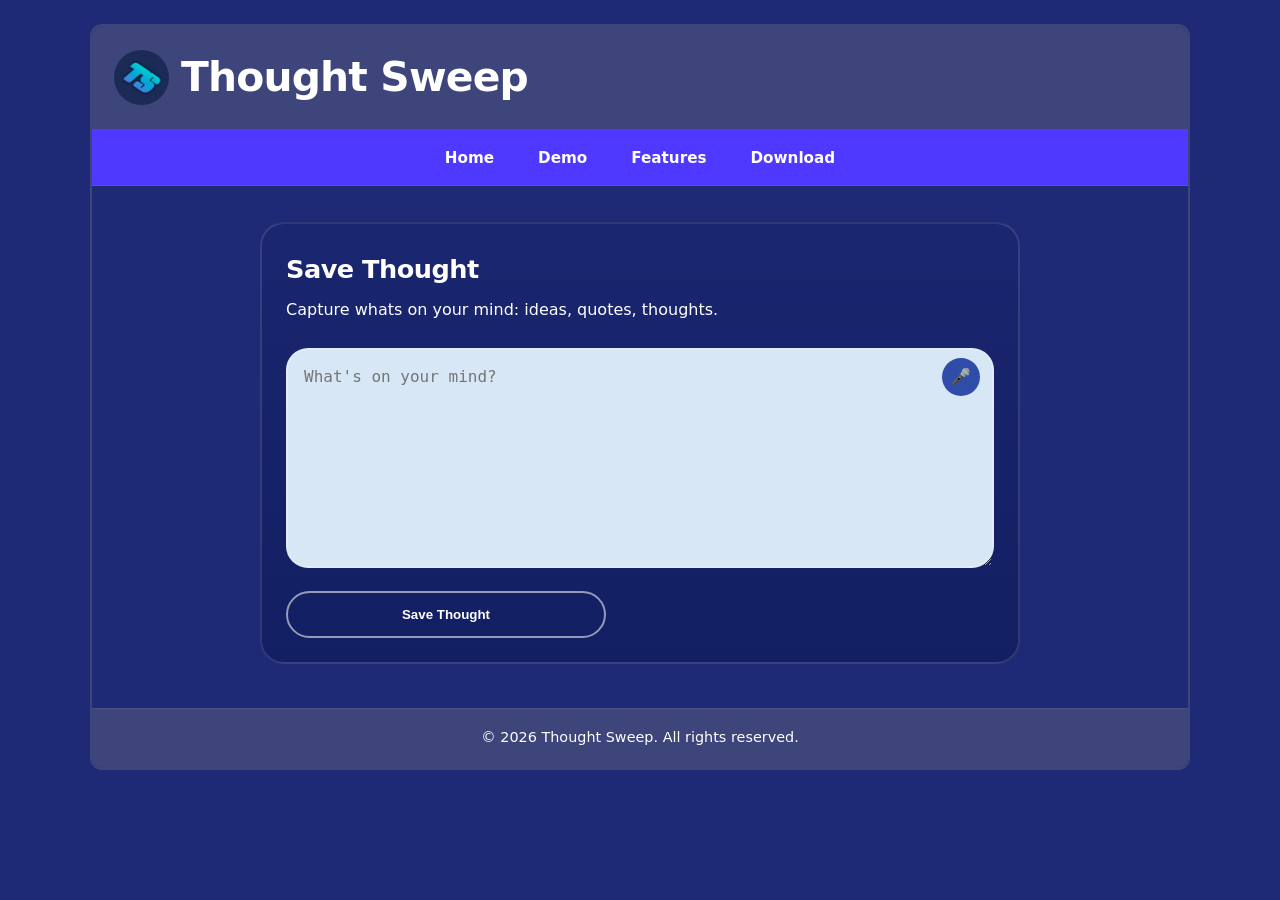
==== demo.html @ 953ce923 "Add multi-page demo, features, and download experience. This updates navigation and styles while add" ====
<!DOCTYPE html>
<html lang="en">
<head>
  <meta charset="UTF-8" />
  <meta name="viewport" content="width=device-width, initial-scale=1.0" />
  <title>Thought Sweep | Demo</title>
  <link rel="stylesheet" href="styles.css" />
</head>
<body>
  <div id="wrapper">
    <header>
      <div class="logo-title">
        <img src="logo.png" alt="Thought Sweep Logo" class="logo" />
        <h1>Thought Sweep</h1>
      </div>
    </header>

    <nav aria-label="Primary">
      <ul>
        <li><a href="index.html">Home</a></li>
        <li><a href="demo.html">Demo</a></li>
        <li><a href="features.html">Features</a></li>
        <li><a href="download.html">Download</a></li>
      </ul>
    </nav>

    <main class="main-content">
      <section class="demo-app">
        <div id="save-screen" class="save-screen">
          <h2>Save Thought</h2>
          <p>Capture whats on your mind: ideas, quotes, thoughts.</p>
          <div class="thought-input-wrap">
            <textarea
              id="thought-input"
              class="thought-input"
              rows="7"
              placeholder="What's on your mind?"
            ></textarea>
            <span class="mic-circle" aria-hidden="true">🎤</span>
          </div>
          <button id="save-thought-btn" class="save-thought-btn" type="button">Save Thought</button>
          <p id="loading-message" class="loading-message" hidden>
            Loading category suggestions<span class="dot-anim"><span>.</span><span>.</span><span>.</span></span>
          </p>
        </div>

        <div id="suggestion-screen" class="suggestion-screen" hidden>
          <h2>Category Suggestions</h2>
          <div class="thought-card">
            <p class="thought-date" id="thought-date"></p>
            <p id="saved-thought-text">Thought text appears here.</p>
            <span class="thought-pill">Uncategorized</span>
          </div>
          <h3>Category suggestions:</h3>
          <div id="category-suggestions" class="category-suggestions"></div>
        </div>

        <div id="categories-screen" class="categories-screen" hidden>
          <h2>Categories</h2>
          <p>Your thought has been organized into the selected folder.</p>
          <div id="folder-grid" class="folder-grid"></div>
        </div>
      </section>
    </main>

    <footer>
      <p>&copy; 2026 Thought Sweep. All rights reserved.</p>
    </footer>
  </div>

  <script>
    const saveScreen = document.getElementById("save-screen");
    const suggestionScreen = document.getElementById("suggestion-screen");
    const categoriesScreen = document.getElementById("categories-screen");
    const thoughtInput = document.getElementById("thought-input");
    const saveThoughtBtn = document.getElementById("save-thought-btn");
    const loadingMessage = document.getElementById("loading-message");
    const savedThoughtText = document.getElementById("saved-thought-text");
    const thoughtDate = document.getElementById("thought-date");
    const categorySuggestionsWrap = document.getElementById("category-suggestions");
    const folderGrid = document.getElementById("folder-grid");

    const allCategories = [
      "Quotes and Sayings",
      "Health and Wellness",
      "Mindset",
      "Bits of Information",
      "Marketing",
      "Event Strategy",
      "Business Ideas",
      "Mental Health",
      "Work",
      "School"
    ];

    const keywordRules = [
      { category: "Work", words: ["work", "meeting", "project", "deadline"] },
      { category: "School", words: ["school", "class", "homework", "quiz", "study"] },
      { category: "Business Ideas", words: ["idea", "app", "business", "startup"] },
      { category: "Health and Wellness", words: ["gym", "workout", "run", "health", "wellness"] },
      { category: "Mindset", words: ["mindset", "motivation", "discipline", "productive", "productivity"] },
      { category: "Quotes and Sayings", words: ["quote", "saying", "book"] }
    ];

    const folderToneClass = [
      "folder-tone-1",
      "folder-tone-2",
      "folder-tone-3",
      "folder-tone-4",
      "folder-tone-5",
      "folder-tone-6"
    ];

    function getBestCategory(thought) {
      const normalized = thought.toLowerCase();
      for (const rule of keywordRules) {
        if (rule.words.some((word) => normalized.includes(word))) {
          return rule.category;
        }
      }
      return "Bits of Information";
    }

    function buildSuggestions(bestCategory) {
      const other = allCategories.filter((cat) => cat !== bestCategory).slice(0, 2);
      return [bestCategory, ...other];
    }

    function renderSuggestionCards(categories) {
      categorySuggestionsWrap.innerHTML = "";
      categories.forEach((category, index) => {
        const btn = document.createElement("button");
        btn.type = "button";
        btn.className = "folder-card " + folderToneClass[index % folderToneClass.length];
        btn.textContent = category;
        btn.addEventListener("click", () => showCategories(category));
        categorySuggestionsWrap.appendChild(btn);
      });
    }

    function showCategories(selectedCategory) {
      suggestionScreen.hidden = true;
      categoriesScreen.hidden = false;

      const categorySet = new Set([
        "Quotes and Sayings",
        "Health and Wellness",
        "Mindset",
        "Bits of Information",
        "Marketing",
        "Event Strategy",
        "Business Ideas",
        "Mental Health",
        selectedCategory
      ]);

      folderGrid.innerHTML = "";
      Array.from(categorySet).forEach((category, index) => {
        const card = document.createElement("div");
        const selected = category === selectedCategory;
        card.className =
          "folder-card " +
          folderToneClass[index % folderToneClass.length] +
          (selected ? " selected-folder" : "");
        card.innerHTML = selected
          ? category + '<span class="added-label">Added here</span>'
          : category;
        folderGrid.appendChild(card);
      });
    }

    saveThoughtBtn.addEventListener("click", () => {
      const typedThought = thoughtInput.value.trim();
      if (!typedThought) {
        thoughtInput.focus();
        return;
      }

      loadingMessage.hidden = false;
      saveThoughtBtn.disabled = true;

      const bestCategory = getBestCategory(typedThought);
      const suggestions = buildSuggestions(bestCategory);

      setTimeout(() => {
        saveScreen.hidden = true;
        suggestionScreen.hidden = false;
        loadingMessage.hidden = true;
        saveThoughtBtn.disabled = false;

        savedThoughtText.textContent = typedThought;
        thoughtDate.textContent = new Date().toLocaleDateString("en-CA", {
          month: "long",
          day: "numeric",
          year: "numeric"
        });

        renderSuggestionCards(suggestions);
      }, 1000);
    });
  </script>
</body>
</html>
---- styles.css ----
* {
  box-sizing: border-box;
}

:root {
  --text: #ffffff;
  --background: #1e2a76;
  --primary: #9d2eff;
  --secondary: #3d457b;
  --accent: #4f38ff;
}

body {
  margin: 0;
  font-family: system-ui, -apple-system, "Segoe UI", Arial, sans-serif;
  background-color: var(--background);
  color: var(--text);
  line-height: 1.65;
}

#wrapper {
  width: min(92%, 1100px);
  margin: 24px auto;
  border: 2px solid var(--secondary);
  padding: 0;
  background-color: var(--background);
  border-radius: 12px;
  overflow: hidden;
}

header {
  background-color: var(--secondary);
  padding: 18px 22px;
  display: flex;
  flex-direction: row;
  align-items: center;
  justify-content: flex-start;
  border-bottom: 1px solid rgba(255, 255, 255, 0.08);
}

.header-brand {
  display: flex;
  flex-direction: row;
  align-items: center;
  gap: 1rem;
}

.logo-title {
  display: flex;
  align-items: center;
  justify-content: center;
  gap: 12px;
}

.logo {
  width: 55px;
  height: 55px;
  border-radius: 50%;
  object-fit: cover;
}

header h1 {
  margin: 0;
  font-size: clamp(2rem, 4.8vw, 2.55rem);
  font-weight: 700;
  letter-spacing: -0.02em;
  color: white;
}

nav {
  background-color: var(--accent);
  padding: 14px 16px;
  border-bottom: 1px solid rgba(255, 255, 255, 0.08);
}

nav ul {
  list-style: none;
  margin: 0;
  padding: 0;
  display: flex;
  flex-wrap: wrap;
  justify-content: center;
  gap: 0.5rem 1.25rem;
}

nav a {
  color: var(--text);
  margin: 0 4px;
  text-decoration: none;
  font-weight: 600;
  font-size: 0.95rem;
  padding: 0.35rem 0.5rem;
  border-radius: 6px;
  transition: color 0.2s ease, background-color 0.2s ease;
}

nav a:hover,
nav a:focus-visible {
  color: var(--primary);
  background-color: rgba(0, 0, 0, 0.15);
  text-decoration: none;
}

nav a:focus-visible {
  outline: 2px solid var(--primary);
  outline-offset: 2px;
}

.main-content {
  max-width: min(100%, 1040px);
  margin: 0 auto;
  padding: 2.25rem clamp(1rem, 4vw, 2rem) 2.75rem;
  display: flex;
  flex-direction: column;
  gap: 3rem;
  border: none;
}

main section h2 {
  margin-top: 0;
  margin-bottom: 0.85rem;
  font-size: clamp(1.35rem, 3vw, 1.6rem);
  letter-spacing: -0.02em;
}

h1,
h2 {
  color: var(--primary);
}

p {
  margin: 0 0 1.15rem;
  max-width: 62ch;
}

ul:not(nav ul) {
  margin: 0.25rem 0 0;
  padding-left: 1.35rem;
}

ul:not(nav ul) li {
  margin-bottom: 0.6rem;
}

.hero {
  padding-bottom: 0.25rem;
}

.hero-inner {
  display: grid;
  grid-template-columns: 1fr;
  gap: 2rem;
  align-items: center;
}

@media (min-width: 900px) {
  .hero-inner {
    grid-template-columns: minmax(0, 1.05fr) minmax(0, 0.95fr);
    gap: 2.5rem;
  }
}

.hero-headline {
  margin: 0 0 0.75rem;
  font-size: clamp(1.85rem, 4.5vw, 2.45rem);
  line-height: 1.2;
  color: var(--primary);
  font-weight: 700;
  letter-spacing: -0.03em;
}

.hero-lede {
  margin: 0;
  font-size: 1.08rem;
  opacity: 0.95;
  max-width: 42ch;
}

.hero-visual {
  display: flex;
  justify-content: center;
  align-items: center;
}

.screenshot-gallery {
  display: grid;
  grid-template-columns: repeat(3, minmax(0, 1fr));
  gap: 0.8rem;
  width: 100%;
}

img.screenshot {
  width: 100%;
  max-width: 220px;
  height: auto;
  display: block;
  margin: 0 auto;
  border-radius: 14px;
  border: 2px solid rgba(255, 255, 255, 0.15);
  box-shadow:
    0 12px 40px rgba(0, 0, 0, 0.45),
    0 4px 12px rgba(0, 0, 0, 0.28);
  transition: transform 0.25s ease, box-shadow 0.25s ease;
}

img.screenshot:hover {
  transform: scale(1.02);
  box-shadow:
    0 18px 48px rgba(0, 0, 0, 0.5),
    0 8px 20px rgba(0, 0, 0, 0.32);
}

.video {
  width: 100%;
  max-width: 640px;
  display: block;
  margin: 30px auto;
  border-radius: 20px;
  box-shadow: 0 10px 30px rgba(0,0,0,0.4);
}

#demo-video p {
  max-width: 50ch;
}

table {
  width: 100%;
  border-collapse: collapse;
  margin-top: 12px;
}

th,
td {
  border: 1px solid var(--text);
  padding: 10px;
  text-align: center;
}

th {
  background-color: var(--primary);
}

form {
  margin-top: 12px;
  max-width: 36rem;
}

label {
  display: block;
  margin-top: 0.75rem;
  font-weight: bold;
}

input,
textarea {
  width: 100%;
  padding: 8px;
  margin: 6px 0 0;
  border-radius: 8px;
  border: 1px solid var(--secondary);
  background: rgba(255, 255, 255, 0.95);
  color: #1a1a1a;
}

button[type="submit"] {
  margin-top: 1rem;
  padding: 12px 24px;
  font-weight: bold;
  cursor: pointer;
  border-radius: 10px;
  border: none;
  background-color: var(--primary);
  color: var(--text);
  transition: filter 0.2s ease, transform 0.15s ease;
}

button[type="submit"]:hover {
  filter: brightness(1.1);
}

button[type="submit"]:active {
  transform: scale(0.98);
}

.external-links {
  margin-top: 0.5rem;
}

.external-links a {
  color: var(--text);
  margin-right: 1.25rem;
  text-decoration: underline;
  text-underline-offset: 3px;
  transition: color 0.2s ease;
}

.external-links a:hover {
  color: var(--primary);
}

.download-hero {
  text-align: center;
}

.download-hero p {
  margin-left: auto;
  margin-right: auto;
}

.download-image {
  width: 100%;
  max-width: 420px;
  display: block;
  margin: 1rem auto 0;
  border-radius: 16px;
  border: 2px solid rgba(255, 255, 255, 0.15);
  box-shadow:
    0 12px 40px rgba(0, 0, 0, 0.45),
    0 4px 12px rgba(0, 0, 0, 0.28);
}

.download-btn {
  display: inline-block;
  margin-top: 20px;
  padding: 14px 28px;
  background-color: var(--primary);
  color: white;
  text-decoration: none;
  border-radius: 12px;
  font-weight: bold;
  transition: transform 0.15s ease, filter 0.2s ease;
}

.download-btn:hover {
  filter: brightness(1.1);
  transform: translateY(-2px);
}

.demo-app {
  width: min(100%, 760px);
  margin: 0 auto;
  background: linear-gradient(180deg, #1a266f 0%, #121f62 100%);
  border: 2px solid rgba(255, 255, 255, 0.12);
  border-radius: 24px;
  padding: clamp(1rem, 3vw, 1.5rem);
}

.save-screen,
.suggestion-screen,
.categories-screen {
  color: var(--text);
}

.demo-app h2 {
  margin-bottom: 0.45rem;
  color: #ffffff;
}

.demo-app h3 {
  margin: 0.8rem 0 0.6rem;
  color: #ffffff;
}

.thought-input-wrap {
  position: relative;
  margin-top: 0.85rem;
}

.thought-input {
  width: 100%;
  min-height: 220px;
  border: 2px solid rgba(255, 255, 255, 0.22);
  border-radius: 22px;
  background: #d8e7f5;
  color: #1f2b4f;
  padding: 1.1rem 3.5rem 1.1rem 1rem;
  font-size: 1rem;
  resize: vertical;
}

.mic-circle {
  position: absolute;
  top: 16px;
  right: 14px;
  width: 38px;
  height: 38px;
  border-radius: 50%;
  background: #2f4ca8;
  color: #ffffff;
  display: flex;
  align-items: center;
  justify-content: center;
  font-size: 1rem;
}

.save-thought-btn {
  margin-top: 0.95rem;
  padding: 0.85rem 1.2rem;
  width: 100%;
  max-width: 320px;
  border-radius: 999px;
  border: 2px solid rgba(255, 255, 255, 0.55);
  background: transparent;
  color: #ffffff;
  font-weight: 700;
  cursor: pointer;
}

.save-thought-btn:hover {
  background: rgba(255, 255, 255, 0.08);
}

.loading-message {
  margin-top: 0.85rem;
  color: #d9e3ff;
  font-weight: 600;
}

.dot-anim span {
  display: inline-block;
  animation: demoDots 1.2s infinite;
}

.dot-anim span:nth-child(2) {
  animation-delay: 0.2s;
}

.dot-anim span:nth-child(3) {
  animation-delay: 0.4s;
}

@keyframes demoDots {
  0%,
  80%,
  100% {
    opacity: 0.2;
  }
  40% {
    opacity: 1;
  }
}

.thought-card {
  margin-top: 0.8rem;
  padding: 1rem;
  background: linear-gradient(135deg, #5b47ff, #6131d8);
  border-radius: 18px;
  box-shadow: 0 10px 26px rgba(0, 0, 0, 0.24);
}

.thought-date {
  font-size: 0.85rem;
  opacity: 0.9;
  margin-bottom: 0.6rem;
}

.thought-pill {
  display: inline-block;
  margin-top: 0.65rem;
  padding: 0.3rem 0.7rem;
  border-radius: 999px;
  background: rgba(255, 255, 255, 0.2);
  font-size: 0.78rem;
}

.category-suggestions {
  display: grid;
  grid-template-columns: repeat(3, minmax(0, 1fr));
  gap: 0.75rem;
}

.folder-grid {
  display: grid;
  grid-template-columns: repeat(auto-fit, minmax(180px, 1fr));
  gap: 0.8rem;
  margin-top: 0.7rem;
}

.folder-card {
  border: none;
  border-radius: 16px 16px 10px 10px;
  padding: 0.9rem;
  min-height: 78px;
  display: flex;
  align-items: flex-end;
  font-weight: 700;
  color: #ffffff;
  text-align: left;
  box-shadow: 0 7px 16px rgba(0, 0, 0, 0.2);
}

button.folder-card {
  cursor: pointer;
}

button.folder-card:hover {
  transform: translateY(-2px);
}

.folder-tone-1 {
  background: linear-gradient(135deg, #4e5aff, #6f49f1);
}

.folder-tone-2 {
  background: linear-gradient(135deg, #4caf77, #4c8e95);
}

.folder-tone-3 {
  background: linear-gradient(135deg, #5f9dff, #4c64ff);
}

.folder-tone-4 {
  background: linear-gradient(135deg, #9a74ec, #7f56d9);
}

.folder-tone-5 {
  background: linear-gradient(135deg, #fd7e4b, #f25f72);
}

.folder-tone-6 {
  background: linear-gradient(135deg, #e0a53a, #ca6e26);
}

.selected-folder {
  border: 2px solid #ffffff;
  box-shadow:
    0 0 0 2px rgba(255, 255, 255, 0.2),
    0 8px 24px rgba(0, 0, 0, 0.28);
}

.added-label {
  display: inline-block;
  margin-left: 0.5rem;
  padding: 0.14rem 0.45rem;
  border-radius: 999px;
  background: rgba(255, 255, 255, 0.22);
  font-size: 0.72rem;
}

.onboarding-page {
  min-height: 100vh;
  background: var(--background);
  color: var(--text);
  display: flex;
  flex-direction: column;
  align-items: center;
  justify-content: center;
  padding: 2rem 1.2rem 2.4rem;
  position: relative;
}

.onboarding-slide {
  display: none;
  width: min(100%, 980px);
  text-align: center;
}

.onboarding-slide.active {
  display: block;
}

.onboarding-skip {
  position: absolute;
  right: 1.4rem;
  top: 1.2rem;
  color: #ffffff;
  text-decoration: none;
  font-weight: 600;
}

.onboarding-skip:hover {
  color: var(--primary);
}

.onboarding-title {
  margin: 0;
  color: #ffffff;
  font-size: clamp(2rem, 5.2vw, 3.2rem);
  line-height: 1.1;
}

.onboarding-image-wrap {
  position: relative;
  width: fit-content;
  margin: 1.15rem auto 0;
}

.onboarding-image-wrap::before {
  content: "";
  position: absolute;
  width: 70%;
  height: 70%;
  border-radius: 999px;
  background: rgba(157, 46, 255, 0.35);
  filter: blur(32px);
  top: 50%;
  left: 50%;
  transform: translate(-50%, -50%);
  z-index: 0;
}

.onboarding-image {
  position: relative;
  z-index: 1;
  width: min(100%, 350px);
  max-height: 62vh;
  object-fit: contain;
  border-radius: 30px;
  box-shadow: 0 18px 40px rgba(0, 0, 0, 0.4);
}

.onboarding-copy {
  margin: 0.8rem auto 0;
  max-width: 660px;
  font-size: clamp(1.02rem, 2.1vw, 1.35rem);
  color: rgba(255, 255, 255, 0.96);
}

.onboarding-next {
  margin-top: 1.25rem;
  padding: 0.9rem 2.5rem;
  border-radius: 999px;
  border: 2px solid rgba(255, 255, 255, 0.8);
  background: transparent;
  color: #ffffff;
  font-size: 1.05rem;
  font-weight: 700;
  cursor: pointer;
  min-width: 240px;
  transition: transform 0.15s ease, filter 0.2s ease, background-color 0.2s ease;
}

.onboarding-next:hover {
  filter: brightness(1.1);
  transform: translateY(-2px);
  background-color: rgba(255, 255, 255, 0.08);
}

.onboarding-dots {
  display: flex;
  gap: 0.5rem;
  margin-top: 1rem;
}

.onboarding-dot {
  width: 10px;
  height: 10px;
  border: none;
  border-radius: 50%;
  background: rgba(255, 255, 255, 0.35);
  padding: 0;
  cursor: pointer;
}

.onboarding-dot.active {
  background: #ffffff;
  transform: scale(1.2);
}

footer {
  background-color: var(--secondary);
  text-align: center;
  padding: 1.1rem 16px;
  margin-top: 0;
  border-top: 1px solid rgba(255, 255, 255, 0.08);
  font-size: 0.9rem;
}

footer p {
  margin: 0;
  max-width: none;
}

@media (max-width: 768px) {
  nav ul {
    flex-direction: column;
    align-items: center;
  }

  .hero-inner {
    gap: 1.5rem;
  }

  .screenshot-gallery {
    grid-template-columns: 1fr;
  }

  img.screenshot {
    max-width: 320px;
  }

  .category-suggestions {
    grid-template-columns: 1fr;
  }

  .onboarding-image {
    width: min(100%, 290px);
    max-height: 52vh;
  }

  .onboarding-next {
    min-width: 210px;
  }
}
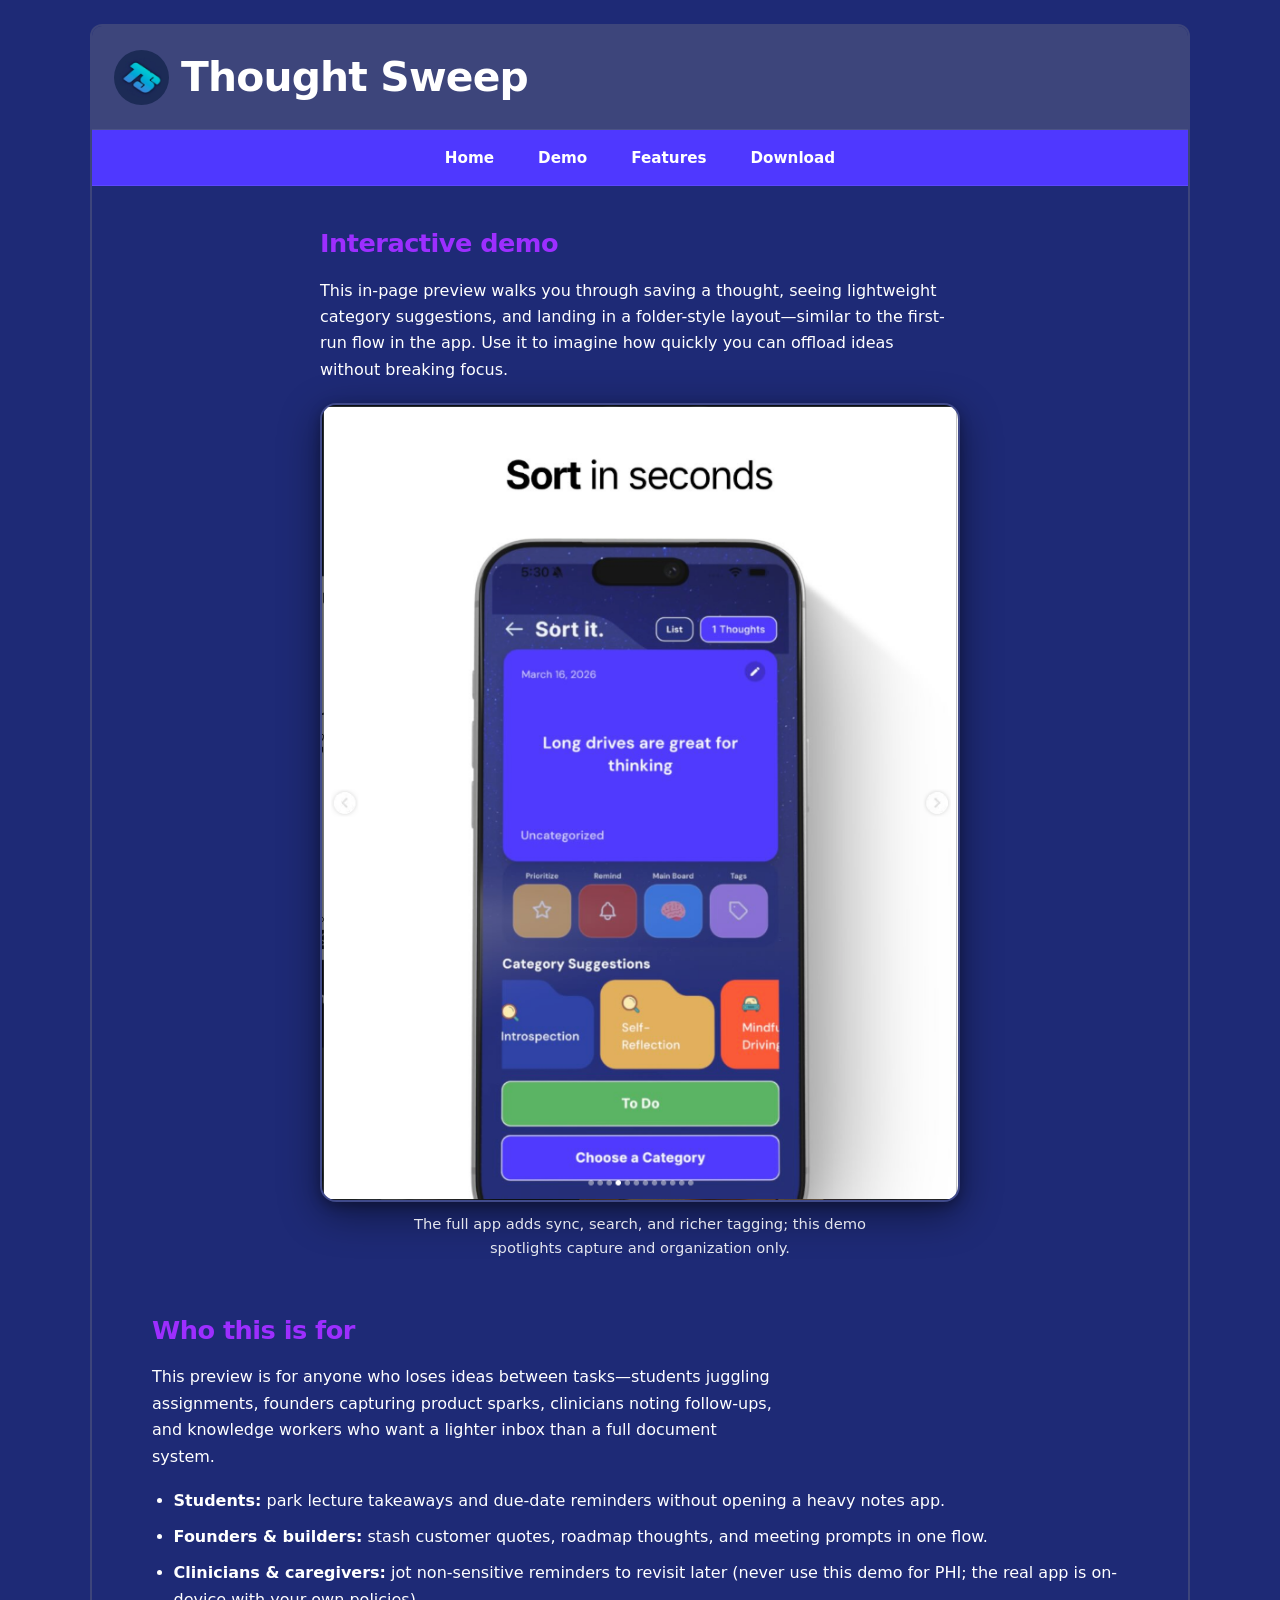
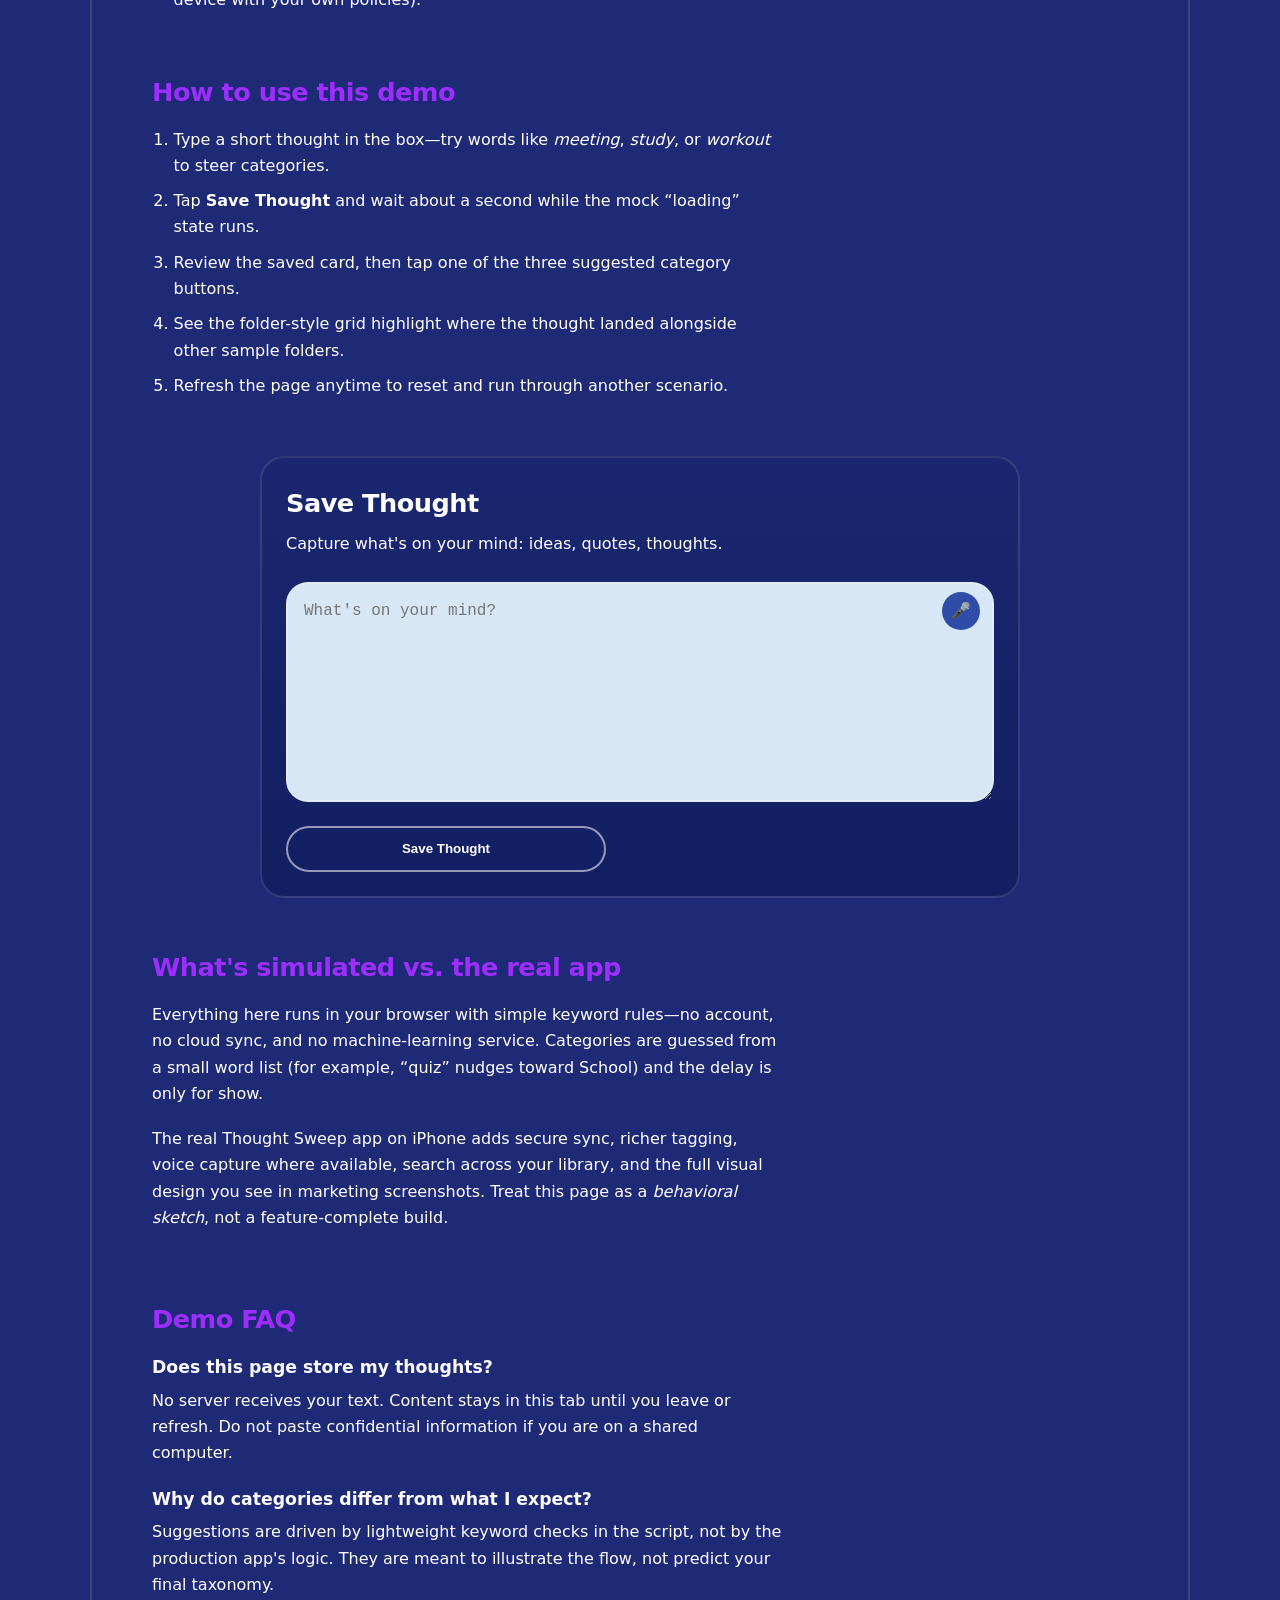
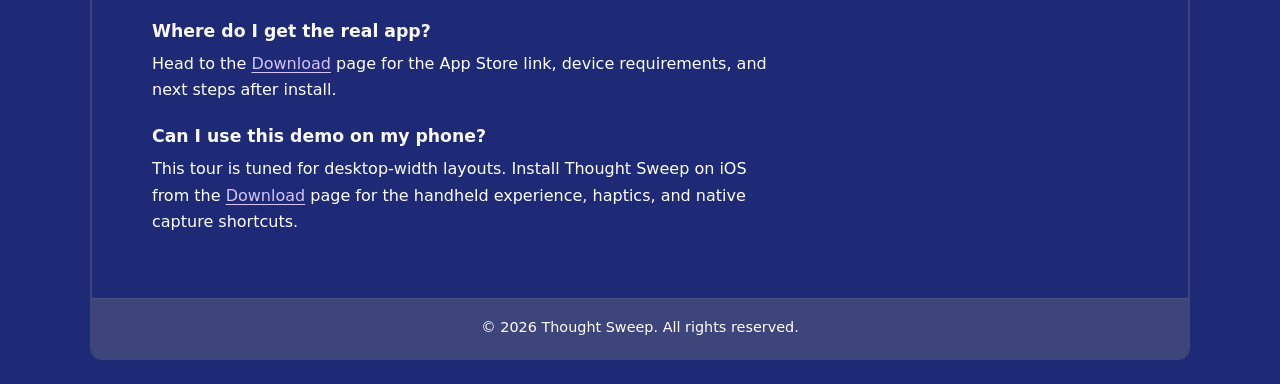
==== commit fff752e1: "Update site pages, styles, demo video, Cursor rules, and gitignore. Adds expanded Demo and Features " ====
--- a/demo.html
+++ b/demo.html
@@ -3,6 +3,10 @@
 <head>
   <meta charset="UTF-8" />
   <meta name="viewport" content="width=device-width, initial-scale=1.0" />
+  <meta
+    name="description"
+    content="Thought Sweep browser demo: personas, step-by-step walkthrough, simulated vs. real app notes, FAQ, and an interactive capture flow with mock categories."
+  />
   <title>Thought Sweep | Demo</title>
   <link rel="stylesheet" href="styles.css" />
 </head>
@@ -25,10 +29,55 @@
     </nav>
 
     <main class="main-content">
+      <section class="demo-intro" aria-labelledby="demo-intro-heading">
+        <h2 id="demo-intro-heading">Interactive demo</h2>
+        <p>
+          This in-page preview walks you through saving a thought, seeing lightweight category
+          suggestions, and landing in a folder-style layout—similar to the first-run flow in the
+          app. Use it to imagine how quickly you can offload ideas without breaking focus.
+        </p>
+        <figure class="demo-intro-figure">
+          <img
+            src="hero-shot-2.png"
+            alt="Thought Sweep interface showing categories and sorting"
+            class="demo-intro-image"
+          />
+          <figcaption class="demo-intro-caption">
+            The full app adds sync, search, and richer tagging; this demo spotlights capture and
+            organization only.
+          </figcaption>
+        </figure>
+      </section>
+
+      <section class="demo-personas" aria-labelledby="demo-personas-heading">
+        <h2 id="demo-personas-heading">Who this is for</h2>
+        <p>
+          This preview is for anyone who loses ideas between tasks—students juggling assignments,
+          founders capturing product sparks, clinicians noting follow-ups, and knowledge workers who
+          want a lighter inbox than a full document system.
+        </p>
+        <ul>
+          <li><strong>Students:</strong> park lecture takeaways and due-date reminders without opening a heavy notes app.</li>
+          <li><strong>Founders &amp; builders:</strong> stash customer quotes, roadmap thoughts, and meeting prompts in one flow.</li>
+          <li><strong>Clinicians &amp; caregivers:</strong> jot non-sensitive reminders to revisit later (never use this demo for PHI; the real app is on-device with your own policies).</li>
+        </ul>
+      </section>
+
+      <section class="demo-howto" aria-labelledby="demo-howto-heading">
+        <h2 id="demo-howto-heading">How to use this demo</h2>
+        <ol>
+          <li>Type a short thought in the box—try words like <em>meeting</em>, <em>study</em>, or <em>workout</em> to steer categories.</li>
+          <li>Tap <strong>Save Thought</strong> and wait about a second while the mock “loading” state runs.</li>
+          <li>Review the saved card, then tap one of the three suggested category buttons.</li>
+          <li>See the folder-style grid highlight where the thought landed alongside other sample folders.</li>
+          <li>Refresh the page anytime to reset and run through another scenario.</li>
+        </ol>
+      </section>
+
       <section class="demo-app">
         <div id="save-screen" class="save-screen">
           <h2>Save Thought</h2>
-          <p>Capture whats on your mind: ideas, quotes, thoughts.</p>
+          <p>Capture what&apos;s on your mind: ideas, quotes, thoughts.</p>
           <div class="thought-input-wrap">
             <textarea
               id="thought-input"
@@ -61,6 +110,49 @@
           <div id="folder-grid" class="folder-grid"></div>
         </div>
       </section>
+
+      <section class="demo-simulated" aria-labelledby="demo-simulated-heading">
+        <h2 id="demo-simulated-heading">What&apos;s simulated vs. the real app</h2>
+        <p>
+          Everything here runs in your browser with simple keyword rules—no account, no cloud sync,
+          and no machine-learning service. Categories are guessed from a small word list (for example,
+          “quiz” nudges toward School) and the delay is only for show.
+        </p>
+        <p>
+          The real Thought Sweep app on iPhone adds secure sync, richer tagging, voice capture where
+          available, search across your library, and the full visual design you see in marketing
+          screenshots. Treat this page as a <em>behavioral sketch</em>, not a feature-complete build.
+        </p>
+      </section>
+
+      <section class="demo-faq" aria-labelledby="demo-faq-heading">
+        <h2 id="demo-faq-heading">Demo FAQ</h2>
+
+        <h3>Does this page store my thoughts?</h3>
+        <p>
+          No server receives your text. Content stays in this tab until you leave or refresh. Do not
+          paste confidential information if you are on a shared computer.
+        </p>
+
+        <h3>Why do categories differ from what I expect?</h3>
+        <p>
+          Suggestions are driven by lightweight keyword checks in the script, not by the production
+          app&apos;s logic. They are meant to illustrate the flow, not predict your final taxonomy.
+        </p>
+
+        <h3>Where do I get the real app?</h3>
+        <p>
+          Head to the <a href="download.html">Download</a> page for the App Store link, device
+          requirements, and next steps after install.
+        </p>
+
+        <h3>Can I use this demo on my phone?</h3>
+        <p>
+          This tour is tuned for desktop-width layouts. Install Thought Sweep on iOS from the
+          <a href="download.html">Download</a> page for the handheld experience, haptics, and native
+          capture shortcuts.
+        </p>
+      </section>
     </main>
 
     <footer>
--- a/styles.css
+++ b/styles.css
@@ -26,6 +26,85 @@
   background-color: var(--background);
   border-radius: 12px;
   overflow: hidden;
+}
+
+#wrapper.wrapper-features {
+  display: flex;
+  flex-direction: column;
+  min-height: calc(100vh - 48px);
+}
+
+#wrapper.wrapper-features .onboarding-page {
+  flex: 1 1 auto;
+  min-height: 0;
+  justify-content: flex-start;
+  align-items: stretch;
+  padding-top: 1rem;
+  padding-bottom: 1rem;
+  gap: 1.5rem;
+}
+
+.features-editorial {
+  width: min(100%, 720px);
+  margin: 0 auto;
+  padding: 0 clamp(1rem, 4vw, 1.5rem);
+  text-align: left;
+}
+
+.features-editorial section + section {
+  margin-top: 2rem;
+}
+
+.features-editorial a {
+  color: #d4c4ff;
+  text-decoration: underline;
+  text-underline-offset: 3px;
+}
+
+.features-editorial a:hover {
+  color: var(--primary);
+}
+
+.features-summary-lede {
+  margin-bottom: 0.35rem;
+}
+
+dl.features-summary-dl {
+  margin: 0.75rem 0 0;
+}
+
+dl.features-summary-dl dt {
+  margin-top: 1rem;
+  font-weight: 700;
+  color: var(--primary);
+  font-size: 1.05rem;
+}
+
+dl.features-summary-dl dt:first-child {
+  margin-top: 0.35rem;
+}
+
+dl.features-summary-dl dd {
+  margin: 0.4rem 0 0;
+  padding: 0;
+  max-width: 65ch;
+  color: rgba(255, 255, 255, 0.94);
+}
+
+.features-carousel-area {
+  position: relative;
+  flex: 1 1 auto;
+  display: flex;
+  flex-direction: column;
+  align-items: center;
+  justify-content: flex-start;
+  width: 100%;
+  padding: 2.5rem 1.2rem 1.25rem;
+  min-height: 280px;
+}
+
+#wrapper.wrapper-features .features-carousel-area .onboarding-skip {
+  top: 0.45rem;
 }
 
 header {
@@ -334,6 +413,68 @@
 .download-btn:hover {
   filter: brightness(1.1);
   transform: translateY(-2px);
+}
+
+.demo-intro {
+  max-width: 52rem;
+  margin: 0 auto;
+}
+
+.demo-intro-figure {
+  margin: 1.25rem 0 0;
+  padding: 0;
+}
+
+.demo-intro-image {
+  width: 100%;
+  max-width: 640px;
+  height: auto;
+  display: block;
+  margin: 0 auto;
+  border-radius: 16px;
+  border: 2px solid rgba(255, 255, 255, 0.15);
+  box-shadow:
+    0 12px 40px rgba(0, 0, 0, 0.45),
+    0 4px 12px rgba(0, 0, 0, 0.28);
+}
+
+.demo-intro-caption {
+  margin: 0.65rem auto 0;
+  max-width: 52ch;
+  font-size: 0.92rem;
+  color: rgba(255, 255, 255, 0.88);
+  text-align: center;
+}
+
+.demo-howto ol {
+  margin: 0.5rem 0 0;
+  padding-left: 1.35rem;
+  max-width: 62ch;
+}
+
+.demo-howto li {
+  margin-bottom: 0.55rem;
+}
+
+.demo-faq a {
+  color: #d4c4ff;
+  text-decoration: underline;
+  text-underline-offset: 3px;
+}
+
+.demo-faq a:hover {
+  color: var(--primary);
+}
+
+.demo-faq h3 {
+  margin: 1.15rem 0 0.35rem;
+  font-size: 1.08rem;
+  font-weight: 600;
+  color: rgba(255, 255, 255, 0.98);
+}
+
+.demo-faq h3:first-of-type {
+  margin-top: 0.6rem;
 }
 
 .demo-app {
